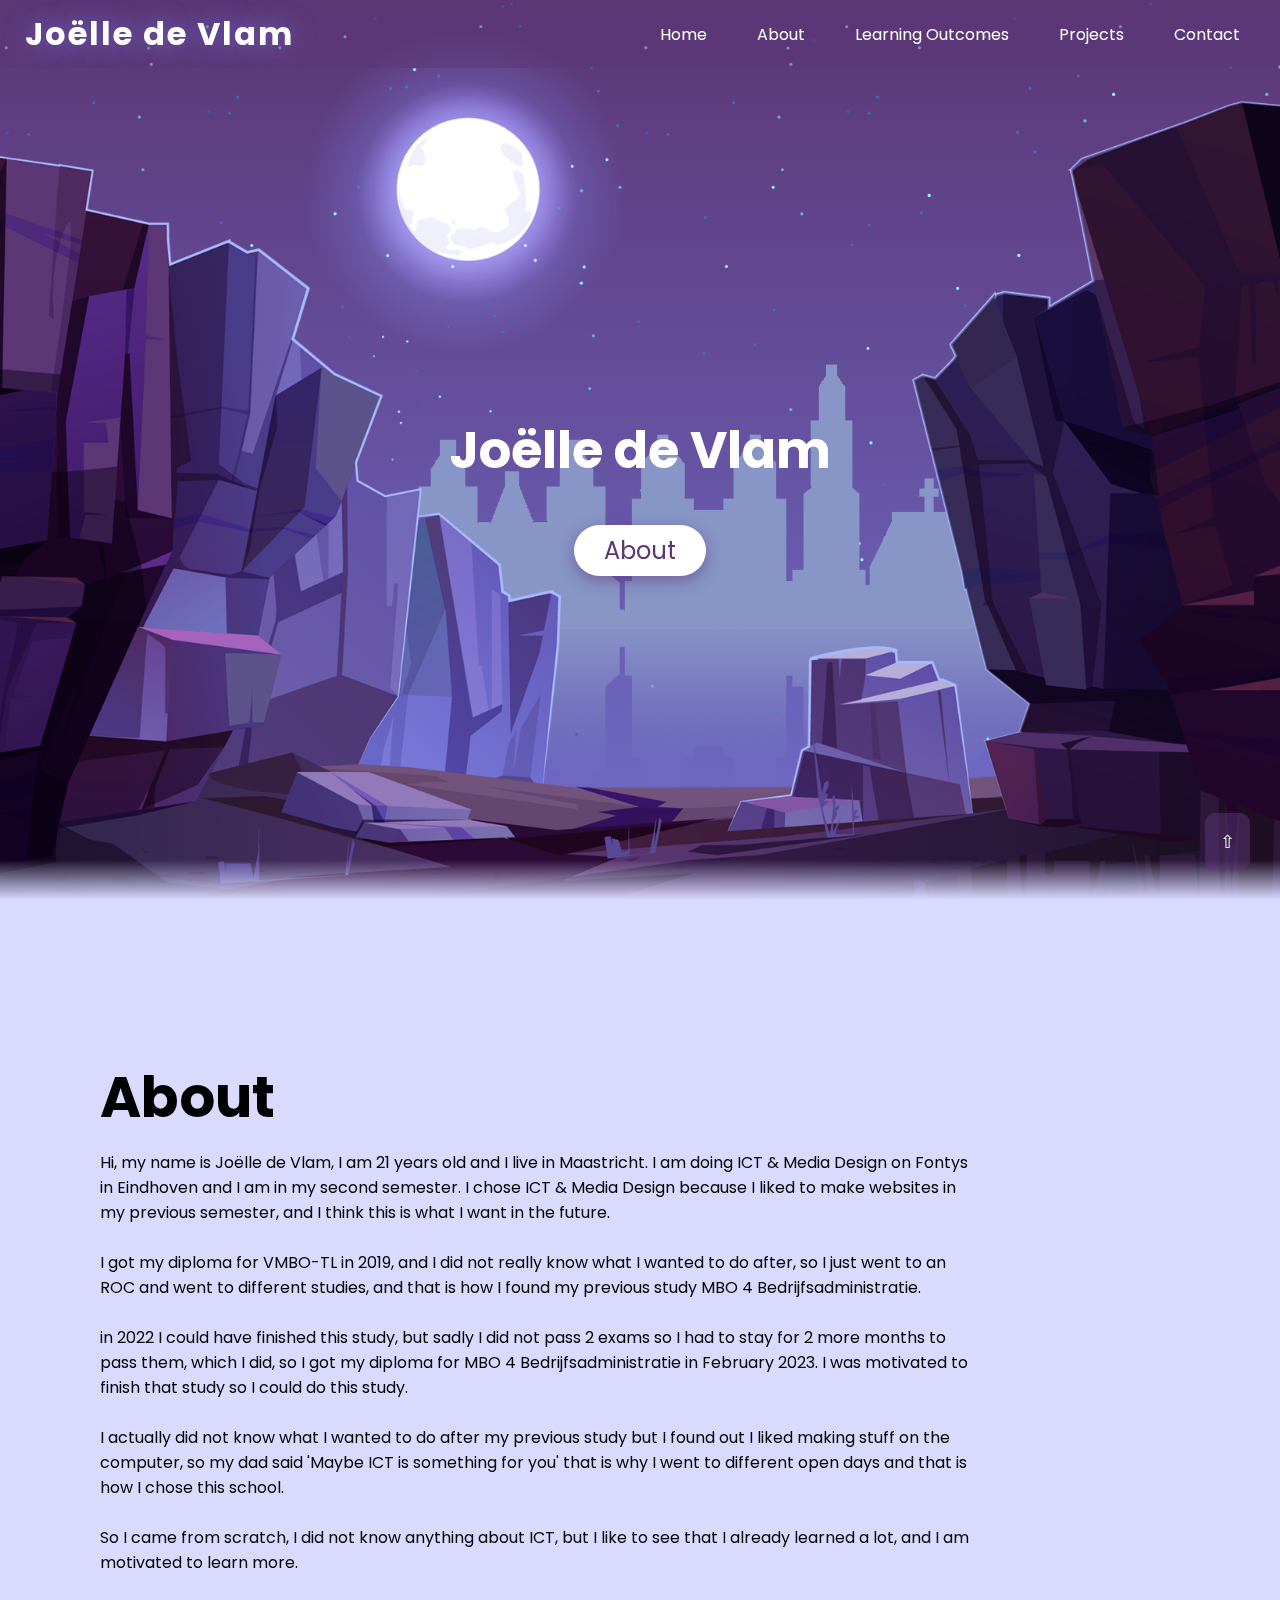
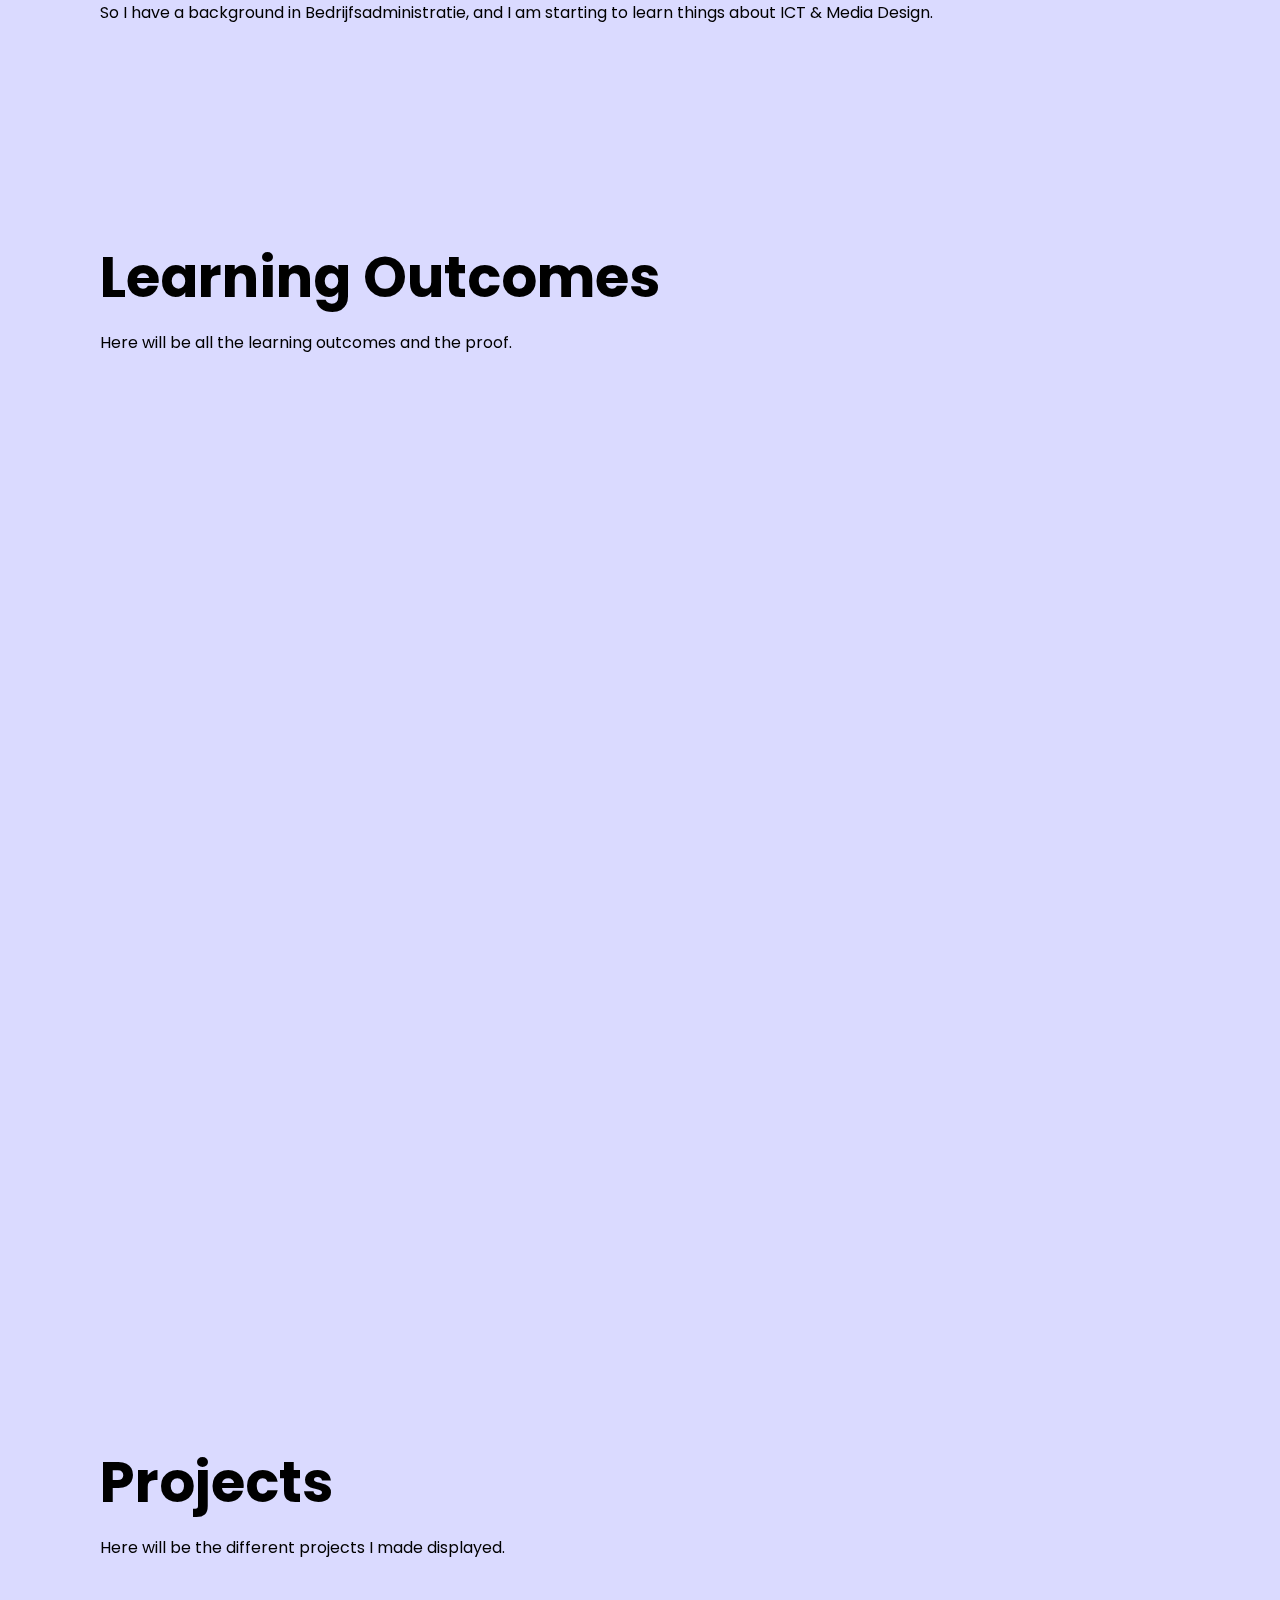
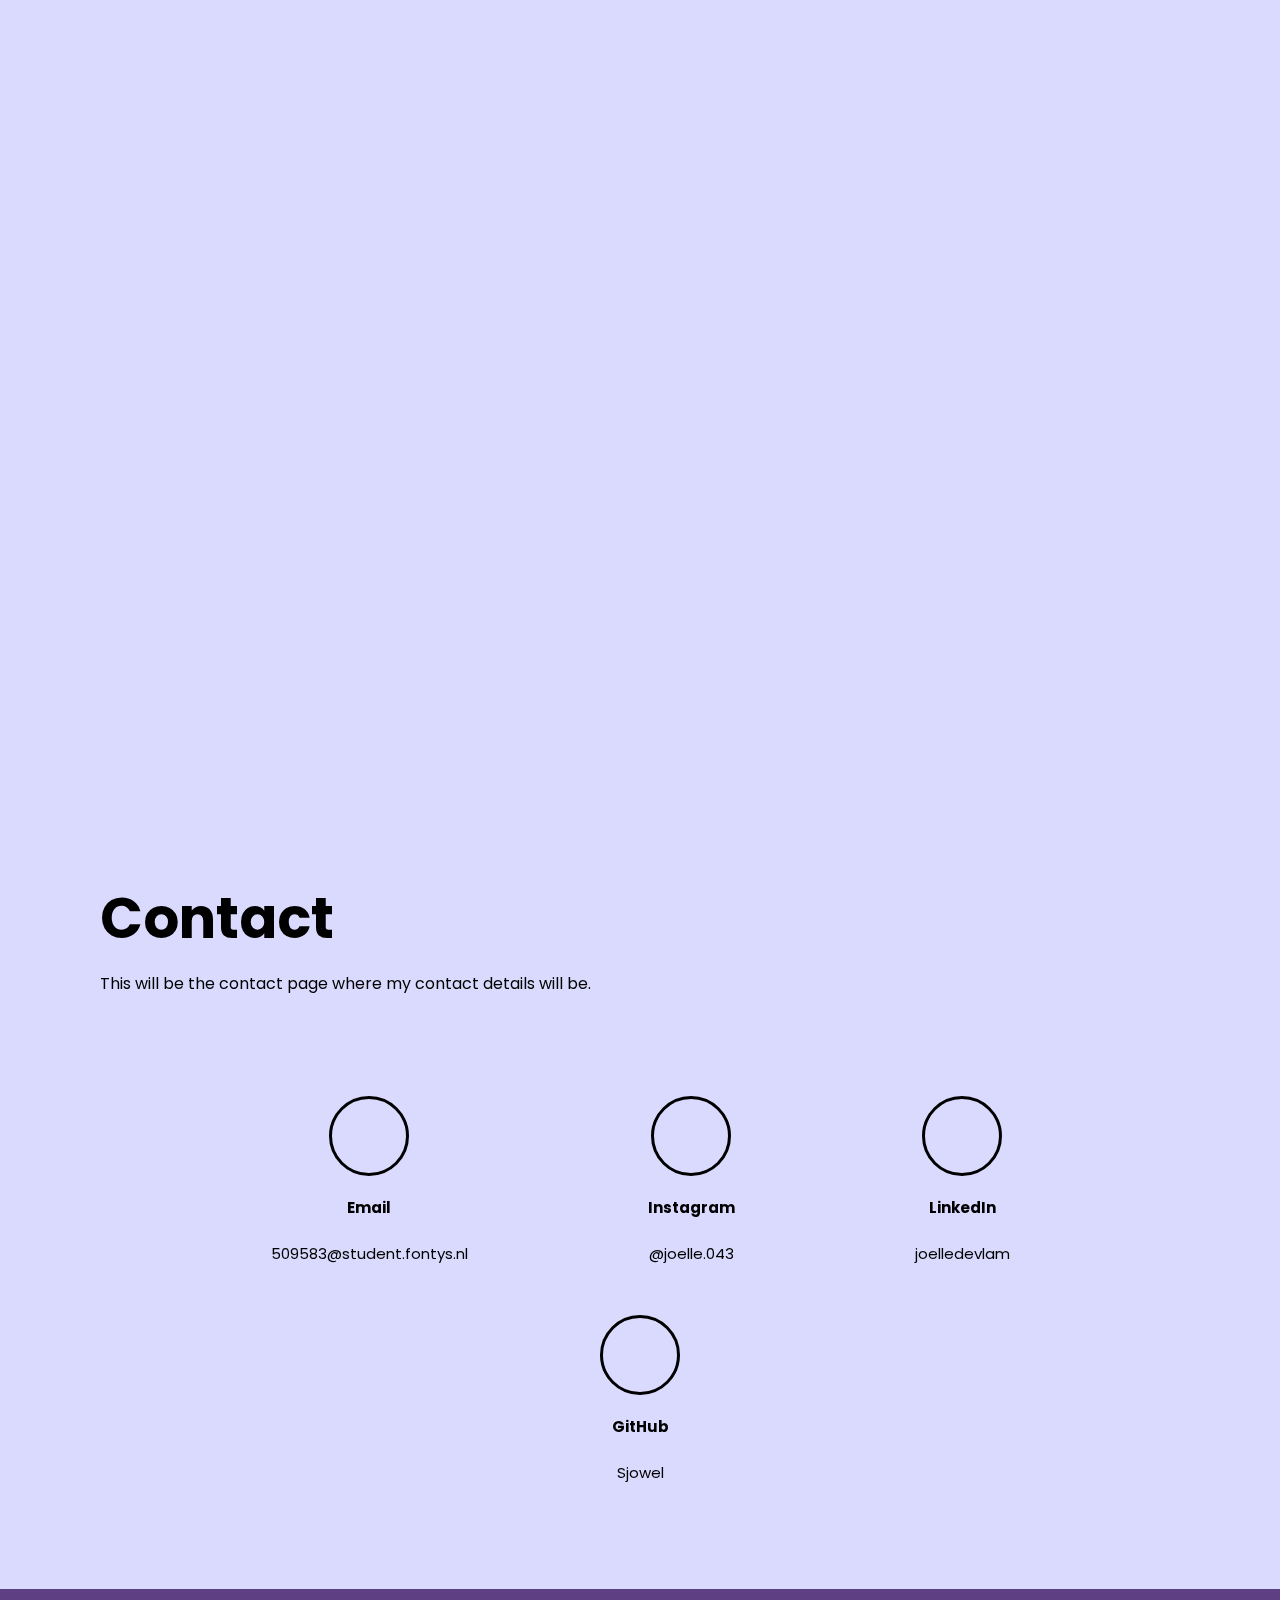
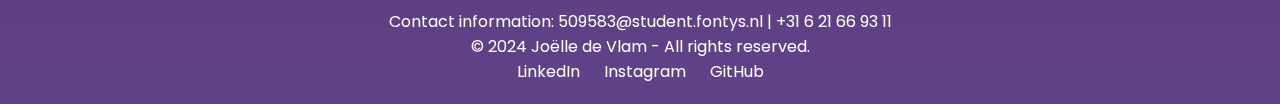
==== index.html @ afaff246 "@portfolio" ====
<!DOCTYPE html>
<html lang="en">

<head>
    <meta charset="UTF-8">
    <meta name="viewport" content="width=device-width, initial-scale=1.0">
    <title>Portfolio</title>
    <link rel="stylesheet" href="css/styles.css">
    <link rel="stylesheet" href="https://cdnjs.cloudflare.com/ajax/libs/font-awesome/6.5.1/css/all.min.css"
        integrity="sha512-DTOQO9RWCH3ppGqcWaEA1BIZOC6xxalwEsw9c2QQeAIftl+Vegovlnee1c9QX4TctnWMn13TZye+giMm8e2LwA=="
        crossorigin="anonymous" referrerpolicy="no-referrer" />
</head>

<body>
    <header>
        <a href="#" class="logo">Joëlle de Vlam</a>
        <ul>
            <li><a href="#">Home</a></li>
            <li><a href="#About">About</a></li>
            <li><a href="#LearningOutcomes">Learning Outcomes</a></li>
            <li><a href="#Projects">Projects</a></li>
            <li><a href="#Contact">Contact</a></li>
        </ul>
    </header>
    <section>
        <div id="Home"></div>
        <img src="images/stars.png" id="stars">
        <img src="images/moon.png" id="moon">
        <img src="images/concept8.png" id="skyline">
        <h2 id="text">Joëlle de Vlam</h2>
        <a href="#About" id="btn">About</a>
        <img src="images/mountains_front.png" id="mountains_front">
    </section>
    <div class="About" id="About">
        <h2> About</h2>
        <p> Hi, my name is Joëlle de Vlam, I am 21 years old and I live in Maastricht. I am doing ICT & Media Design on
            Fontys in Eindhoven and I am in my second semester. I chose ICT & Media Design because I liked to make
            websites in my previous semester, and I think this is what I want in the future.
            <br><br> I got my diploma for VMBO-TL in 2019, and I did not really know what I wanted to do after, so I
            just went to an ROC and went to different studies, and that is how I found my previous study MBO 4
            Bedrijfsadministratie.<br><br>
            in 2022 I could have finished this study, but sadly I did not pass 2 exams so I had to stay for 2 more
            months to pass them, which I did, so I got my diploma for MBO 4 Bedrijfsadministratie in February 2023. I
            was motivated to finish that study so I could do this study.<br><br>
            I actually did not know what I wanted to do after my previous study but I found out I liked making stuff on
            the computer, so my dad said 'Maybe ICT is something for you' that is why I went to different open days and
            that is how I chose this school.<br><br>
            So I came from scratch, I did not know anything about ICT, but I like to see that I already learned a lot,
            and I am motivated to learn more.<br><br>
            So I have a background in Bedrijfsadministratie, and I am starting to learn things about ICT & Media Design.
        </p>
    </div>
    </div>
    </div>


    <div class="About" id="LearningOutcomes">
        <h2>Learning Outcomes</h2>
        <p>Here will be all the learning outcomes and the proof.<br><br><br></p>

        <div class="outcomes-wrapper">
            <a href="outcome1.html" class="outcome-link">
                <div class="outcome-container" id="outcome1">
                    <h3>1. Interactive Media Products</h3>
                </div>
            </a>

            <a href="outcome2.html" class="outcome-link">
                <div class="outcome-container" id="outcome2">
                    <h3>2. Development and Version Control</h3>
                </div>
            </a>

            <a href="outcome3.html" class="outcome-link">
                <div class="outcome-container" id="outcome3">
                    <h3>3. Interactive Design</h3>
                </div>
            </a>

            <a href="outcome4.html" class="outcome-link">
                <div class="outcome-container" id="outcome4">
                    <h3>4. Professional Standard</h3>
                </div>
            </a>

            <a href="outcome5.html" class="outcome-link">
                <div class="outcome-container" id="outcome5">
                    <h3>5. Personal Leadership</h3>
                </div>
            </a>
        </div>
    </div>

    <div class="About" id="Projects">
        <h2> Projects</h2>
        <P> Here will be the different projects I made displayed.<br><br><br></P>

        <div class="outcomes-wrapper">
            <a href="project1.html" class="outcome-link">
                <div class="outcome-container" id="project1">
                    <h3>Project 1: Branding</h3>
                </div>
            </a>

            <a href="project2.html" class="outcome-link">
                <div class="outcome-container" id="project2">
                    <h3>Project 2: Media Campaign</h3>
                </div>
            </a>

            <a href="project3.html" class="outcome-link">
                <div class="outcome-container" id="project3">
                    <h3>Project 3: Development</h3>
                </div>
            </a>

            <a href="projectx.html" class="outcome-link">
                <div class="outcome-container" id="projectx">
                    <h3>Project X</h3>
                </div>
            </a>
        </div>
    </div>


    <div class="About" id="Contact">
        <h2>Contact</h2>
        <p>This will be the contact page where my contact details will be. <br><br><br><br><br></p>
        <div class="icons">
            <div class="icon-container">
                <a href="mailto:509583@student.fontys.nl">
                    <span><i class="fa-regular fa-envelope fa-2x"></i></span>
                </a>
                <div class="icon-text"><strong>Email</strong><br><br><a href="mailto:509583@student.fontys.nl">509583@student.fontys.nl</a></div>
            </div>
            <div class="icon-container">
                <a href="https://instagram.com/joelle.043" target="_blank">
                    <span><i class="fa-brands fa-instagram fa-2x"></i></span>
                </a>
                <div class="icon-text"><strong>Instagram</strong><br><br><a href="https://instagram.com/joelle.043" target="_blank">@joelle.043</a></div>
            </div>
            <div class="icon-container">
                <a href="https://www.linkedin.com/in/joëlle-de-vlam-989845303/" target="_blank">
                <span><i class="fa-brands fa-linkedin fa-2x"></i></span>
                </a>
                <div class="icon-text"><strong>LinkedIn</strong><br><br><a href="https://www.linkedin.com/in/joëlle-de-vlam-989845303/" target="_blank">joelledevlam</a></div>
            </div>
            <div class="icon-container">
                <a href="tel:+31621669311">
                <span><i class="fa-brands fa-github fa-2x"></i></span>
                </a>
                <div class="icon-text"><strong>GitHub</strong><br><br><a href="https://github.com/Sjowel" target="_blank">Sjowel</a></div>
            </div>
        </div>
    </div>


    <a href="#" id="scrollToTopButton" title="Naar Boven">&#8679;</a>
    <script src="js/scripts.js"></script>
    <footer>
        <div class="footer-content">
          <p>Contact information: 509583@student.fontys.nl | +31 6 21 66 93 11</p>
          <p>© 2024 Joëlle de Vlam - All rights reserved.</p>
          <ul class="social-media">
            <li><a href="https://www.linkedin.com/in/joëlle-de-vlam-989845303/" target="_blank">LinkedIn</a></li>
            <li><a href="https://instagram.com/joelle.043" target="_blank">Instagram</a></li>
            <li><a href="https://github.com/Sjowel" target="_blank">GitHub</a></div>
            </div></li>
          </ul>
        </div>
      </footer>
</body>

</html>
---- css/styles.css ----
@import url('https://fonts.googleapis.com/css?family=Poppins:300,400,500,600,700,800,900&display=swap');
* {
    margin: 0;
    padding: 0;
    box-sizing: border-box;
    font-family: 'Poppins', sans-serif;
    scroll-behavior: smooth;
}

body {
    min-height: 100vh;
    background: linear-gradient(#5c3675, #706FCE);
    width: 100%;
    height: 400px;
}

header {
    position: fixed;
    top: 0;
    left: 0;
    width: 100%;
    padding: 10px 25px;
    display: flex;
    justify-content: space-between;
    align-items: center;
    z-index: 10000;
    background: rgba(92, 54, 117, 0.5);
}

header .logo {
    color: #fff;
    font-weight: 700;
    text-decoration: none;
    font-size: 2em;
    letter-spacing: 2px;
    text-shadow: 0 0 25px #706FCE;
}

header ul {
    display: flex;
    justify-content: center;
    align-items: center;
}

header ul li {
    list-style: none;
    margin-left: 20px;
}

header ul li a {
    text-decoration: none;
    padding: 6px 15px;
    color: #fff;
    border-radius: 25px;
}

header ul li a:hover {
background: #fff;
color: #5c3675;
transition: 0.3s ease-in-out;
box-shadow: 0 0 25px #706FCE;
}

section {
    position: relative;
    width: 100%;
    height: 100vh;
    padding: 100px;
    display: flex;
    justify-content: center;
    align-items: center;
    overflow: hidden;
}

section::before {
    content: '';
    position: absolute;
    bottom: 0;
    width: 100%;
    height: 100px;
    background: linear-gradient(to top, #dadaff , transparent 40% );
    z-index: 1000;
}

section img {
    position: absolute;
    top: 0;
    left: 0;
    width: 100%;
    height: 100%;
    object-fit: cover;
    pointer-events: none;
}

section img#moon {
    mix-blend-mode: screen;
    padding-right: 350px;
}

section img#mountains_front {
    z-index: 10;
}

section img#skyline {
    width: 150%;
    padding-top: 200px;
}

#text {
    position: absolute;
    color: #fff;
    white-space: nowrap;
    font-size: 4vw;
    z-index: 9;
}

#btn {
    text-decoration: none;
    padding: 8px 30px;
    border-radius: 40px;
    background: #fff;
    color: #5c3675;
    font-size: 1.5em;
    z-index: 9;
    transform: translateY(100px);
    box-shadow: 0 5px 15px rgba(92, 54, 117, 0.5);
}

#btn:hover {
transition: 0.3s ease-in-out;
box-shadow: 0 0 25px #706FCE;
}

.About {

    flex-wrap: wrap;
    justify-content: space-around; 
    align-items: flex-start; 
    gap: 20px; 
    background: #dadaff;
    flex-direction: column; 
    padding: 55px 100px; 
}

.About h2 {
    font-size: 3.5em;
    margin-top: 100px;
    margin-bottom: 10px;
    color: #000;
}

.About h3 {
    cursor: pointer; /* indicate that it is clickable */
}

.About p {
    flex-grow: 1;
    margin-right: 200px;
    font-size: 1em;
    color: #000;
}

.outcome-container {
    display: flex;
    flex-direction: column; 
    align-items: center; 
    justify-content: space-around; 
    padding: 50px;
    margin-bottom: 20px; 
    background-color: rgba(235, 235, 250, 0.8); 
    border-radius: 15px; 
    box-shadow: 0 1px 15px rgba(0, 0, 0, 0.3); 
    width: calc(50% - 40px); 
    min-width: 600px;
    overflow: hidden;
    position: relative;
}
  
.outcomes-wrapper {
    display: flex;
    flex-wrap: wrap;
    width: 100%; 
    gap: 20px; 
}

.outcome-link, .outcome-link h3 {
    color: black;
    text-decoration: none;
}

.outcome-container:hover {
    box-shadow: 0 5px 15px rgba(92, 54, 117, 1);
    transition: box-shadow 0.3s ease-in-out;
}

.outcome-link {
    display: block;
    text-decoration: none;
}


.outcome-link, .outcome-link h3 {
    color: black; 
    text-decoration: none; 
}


.outcome-container:hover {
    box-shadow: 0 5px 15px rgba(92, 54, 117, 0.5); 
    transition: box-shadow 0.3s ease-in-out; 
}


.outcome-link {
    display: block; 
    text-decoration: none; 
}

#scrollToTopButton {
    position: fixed;
    bottom: 30px;
    right: 30px;
    z-index: 100000;
    border: none;
    outline: none;
    background: rgba(92, 54, 117, 0.5);
    color: #fff;
    cursor: pointer;
    padding: 15px;
    border-radius: 10px;
    font-size: 18px;
}

#scrollToTopButton:hover {
    background: rgba(92, 54, 117, 0.5);
    transition: 0.3s ease-in-out;
    box-shadow: 0 5px 20px rgba(92, 54, 117, 0.5);
}

.icon-container {
    display: flex; 
    flex-direction: column; 
    align-items: center;
    margin: 0 90px; 
}

.icons span {
    display: flex; 
    justify-content: center; 
    align-items: center; 
    width: 80px; 
    height: 80px;
    border: 3px solid #000; 
    border-radius: 50%; 
}

.icons span:hover {
    box-shadow: 0 5px 20px rgba(92, 54, 117, 0.5),
     inset 0 5px 15px rgba(92, 54, 117, 0.5);
    transition: ease-in-out 0.3s;
}


.icons {
    display: flex;
    justify-content: center; 
    align-items: center; 
    flex-wrap: wrap; 
}

.icon-text {
    margin-top: 20px; 
    text-align: center; 
    font-size: 15px; 
    padding-bottom: 50px;
}

.icon-container a, .icon-container a i {
    color: black; 
    text-decoration: none; 
}

@keyframes slideIn {
    from {
      transform: translateX(-100%);
      opacity: 0;
    }
    to {
      transform: translateX(0);
      opacity: 1;
    }
  }
  
  .outcome-link {
      opacity: 0; 
      transform: translateX(-100%); 
  }
  
  .visible {
      animation: slideIn 0.5s forwards;
  }

footer {
    background: rgba(92, 54, 117, 0.5);
  color: white;
  text-align: center;
  padding: 20px 0;
}

.footer-content {
  max-width: 1200px;
  margin: 0 auto;
  padding: 0 20px;
}

.social-media {
  list-style: none;
  padding: 0;
}

.social-media li {
  display: inline;
  margin: 0 10px;
}

.social-media a {
  color: white;
  text-decoration: none;
}

a {
    text-decoration: none;
    color: #706FCE
}
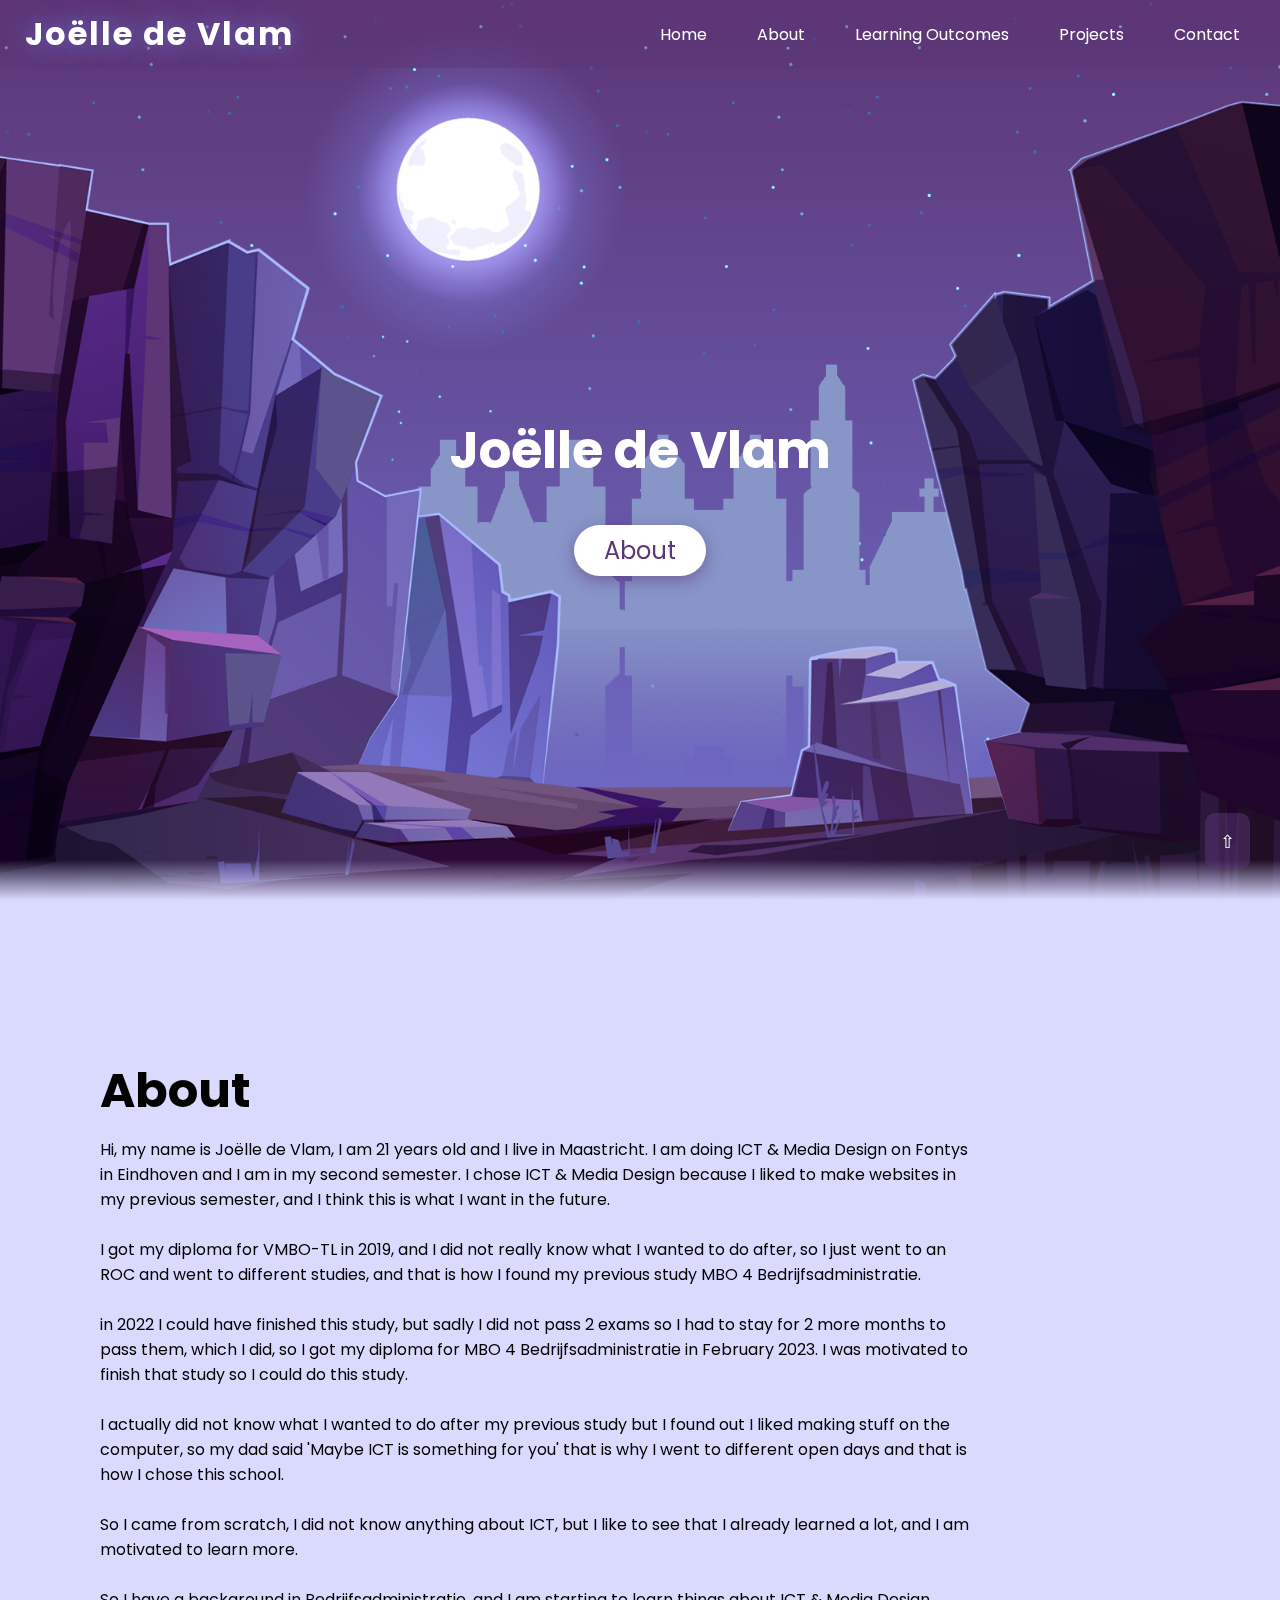
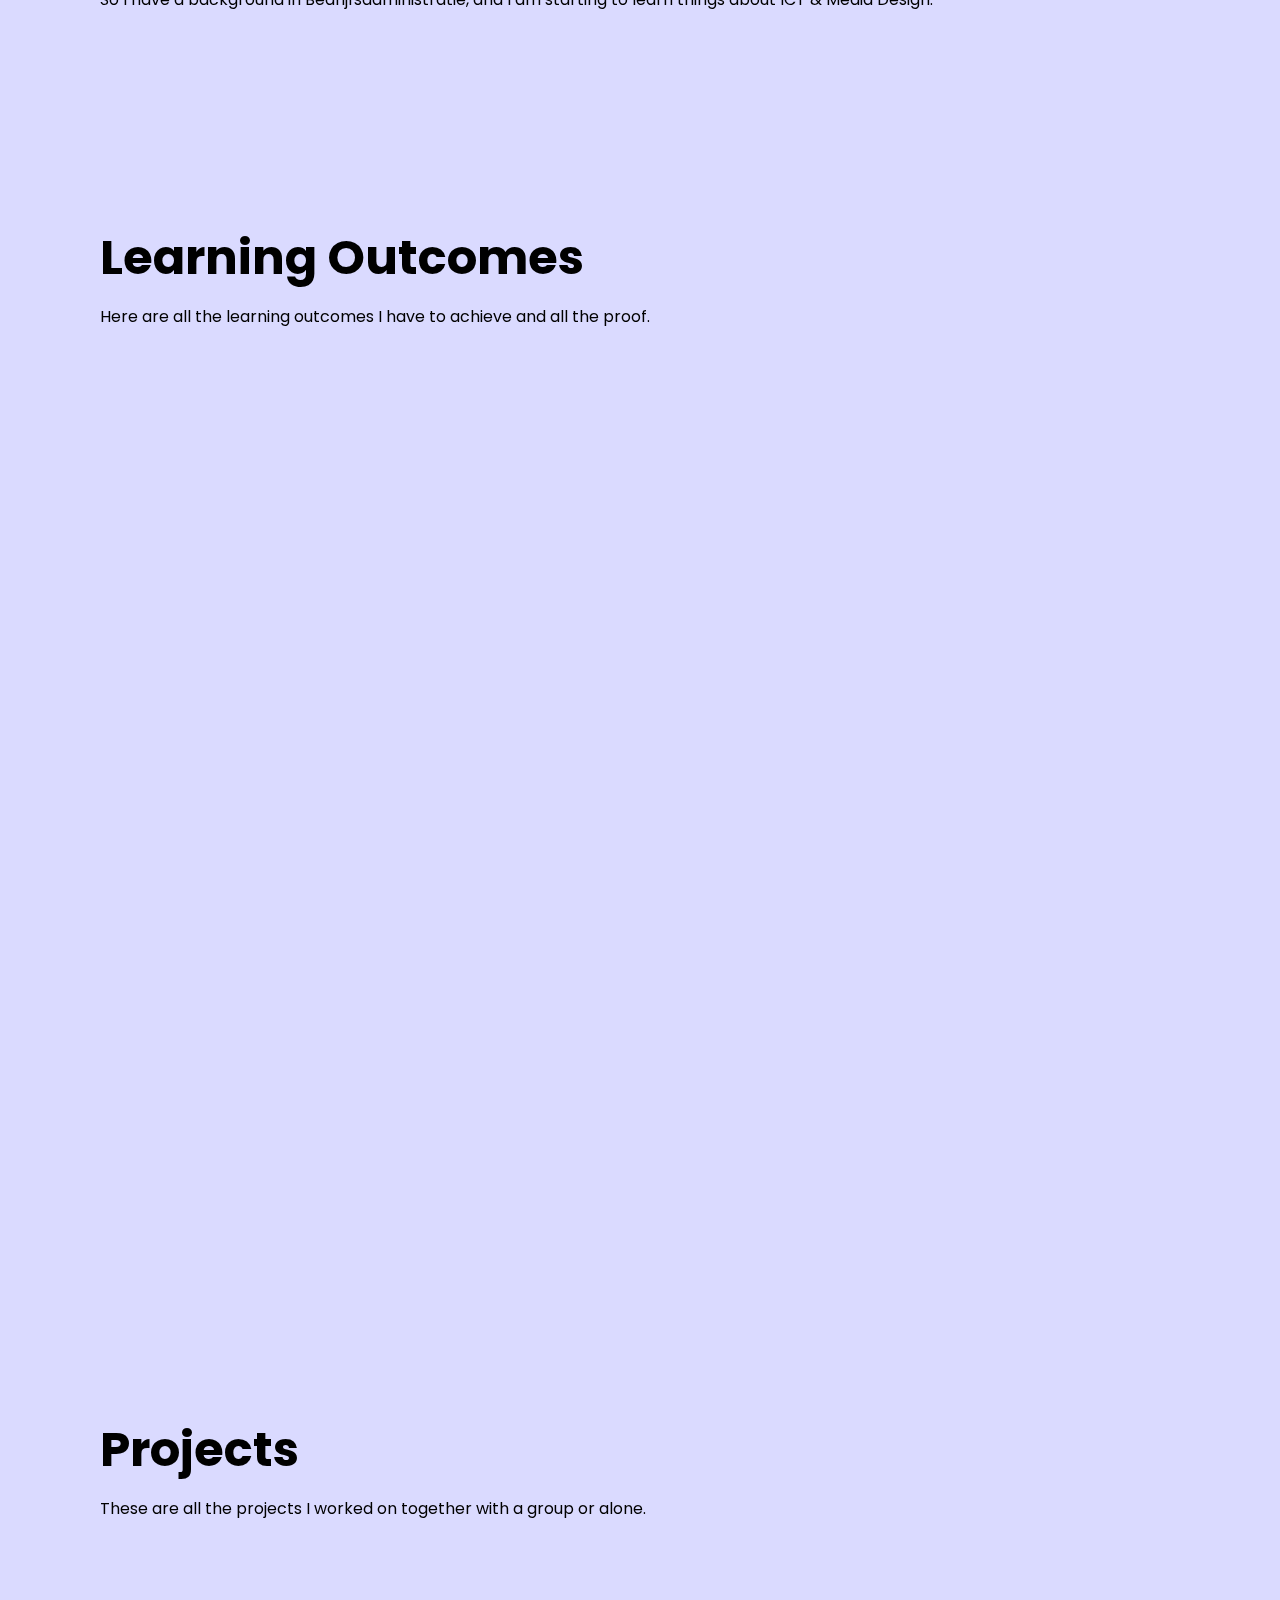
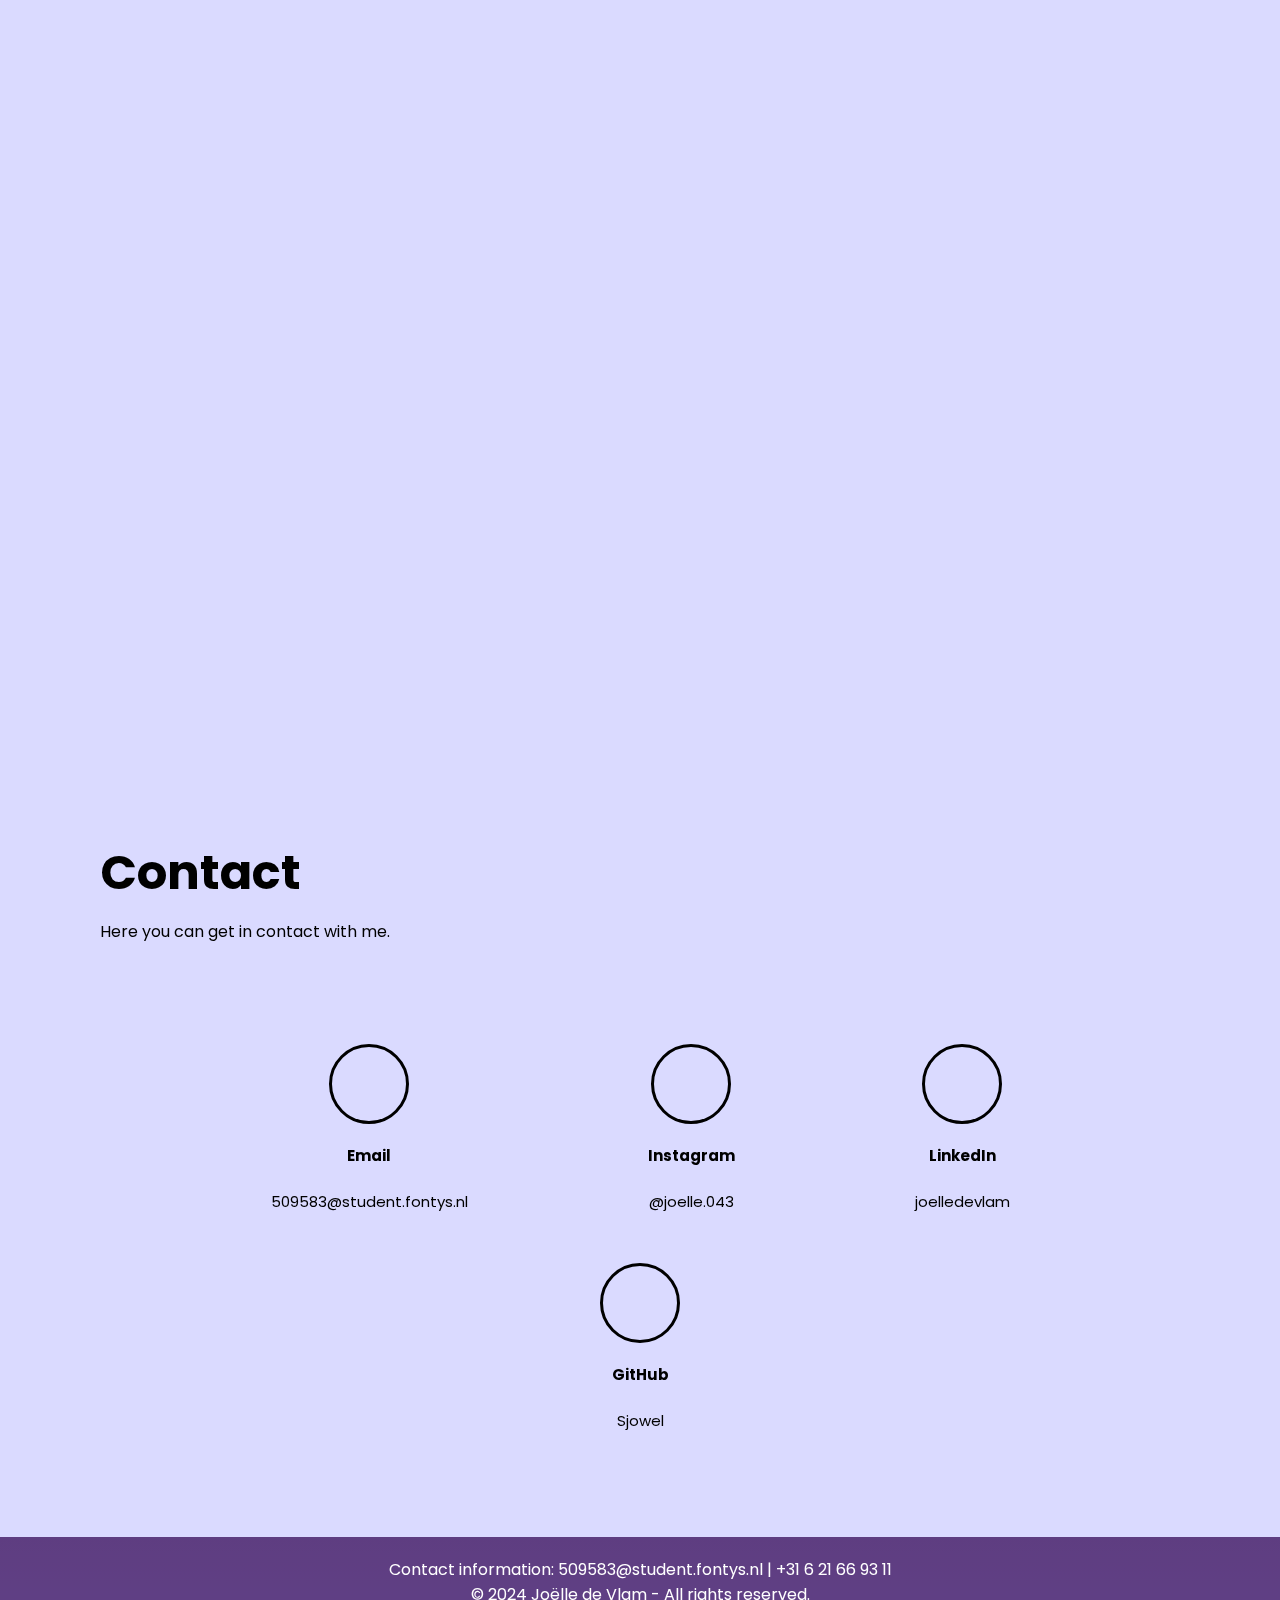
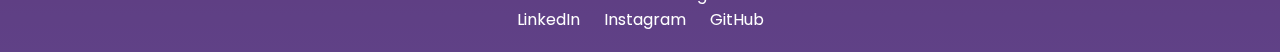
==== commit caf09a65: "added information in learning outcomes" ====
--- a/index.html
+++ b/index.html
@@ -56,7 +56,7 @@
 
     <div class="About" id="LearningOutcomes">
         <h2>Learning Outcomes</h2>
-        <p>Here will be all the learning outcomes and the proof.<br><br><br></p>
+        <p>Here are all the learning outcomes I have to achieve and all the proof.<br><br><br></p>
 
         <div class="outcomes-wrapper">
             <a href="outcome1.html" class="outcome-link">
@@ -73,7 +73,7 @@
 
             <a href="outcome3.html" class="outcome-link">
                 <div class="outcome-container" id="outcome3">
-                    <h3>3. Interactive Design</h3>
+                    <h3>3. Iterative Design</h3>
                 </div>
             </a>
 
@@ -93,7 +93,7 @@
 
     <div class="About" id="Projects">
         <h2> Projects</h2>
-        <P> Here will be the different projects I made displayed.<br><br><br></P>
+        <P> These are all the projects I worked on together with a group or alone.<br><br><br></P>
 
         <div class="outcomes-wrapper">
             <a href="project1.html" class="outcome-link">
@@ -125,7 +125,7 @@
 
     <div class="About" id="Contact">
         <h2>Contact</h2>
-        <p>This will be the contact page where my contact details will be. <br><br><br><br><br></p>
+        <p>Here you can get in contact with me. <br><br><br><br><br></p>
         <div class="icons">
             <div class="icon-container">
                 <a href="mailto:509583@student.fontys.nl">
--- a/css/styles.css
+++ b/css/styles.css
@@ -140,17 +140,14 @@
     background: #dadaff;
     flex-direction: column; 
     padding: 55px 100px; 
+    cursor: default;
 }
 
 .About h2 {
-    font-size: 3.5em;
+    font-size: 3em;
     margin-top: 100px;
     margin-bottom: 10px;
     color: #000;
-}
-
-.About h3 {
-    cursor: pointer; /* indicate that it is clickable */
 }
 
 .About p {
@@ -159,6 +156,7 @@
     font-size: 1em;
     color: #000;
 }
+
 
 .outcome-container {
     display: flex;
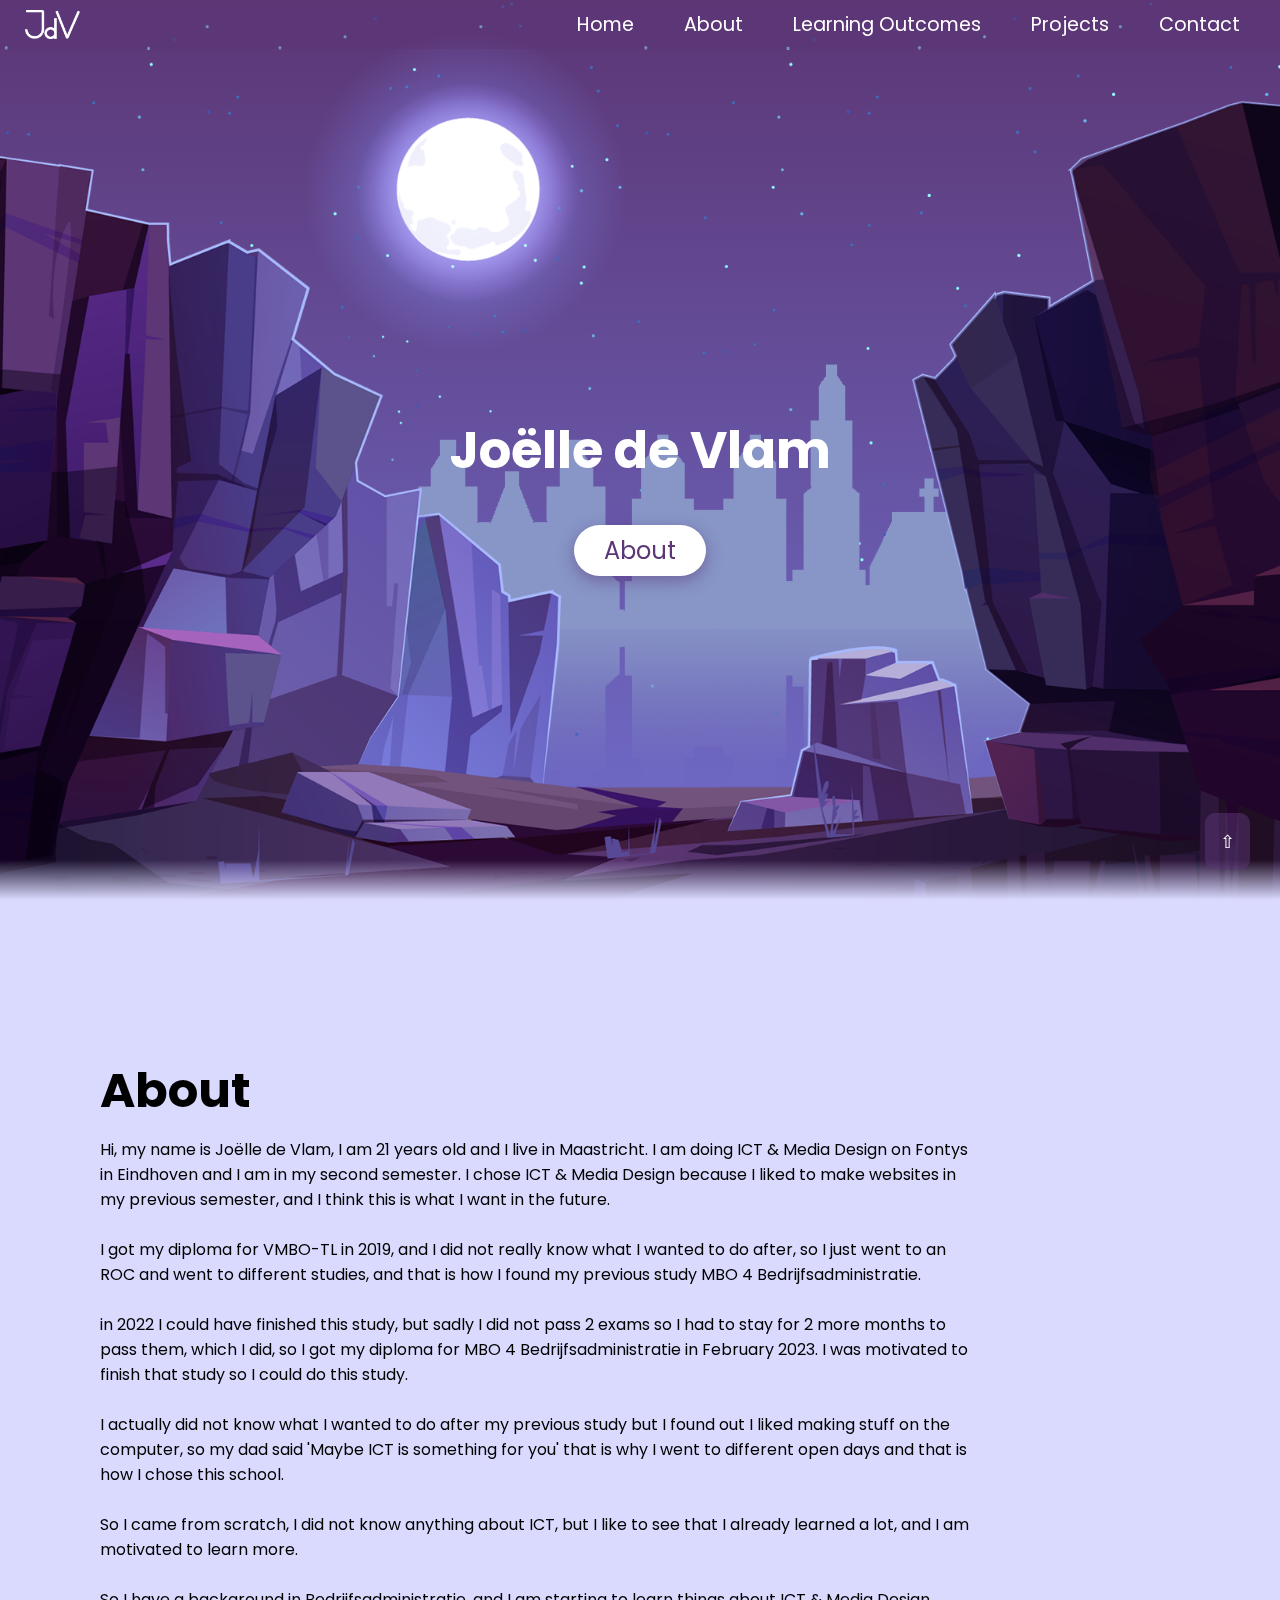
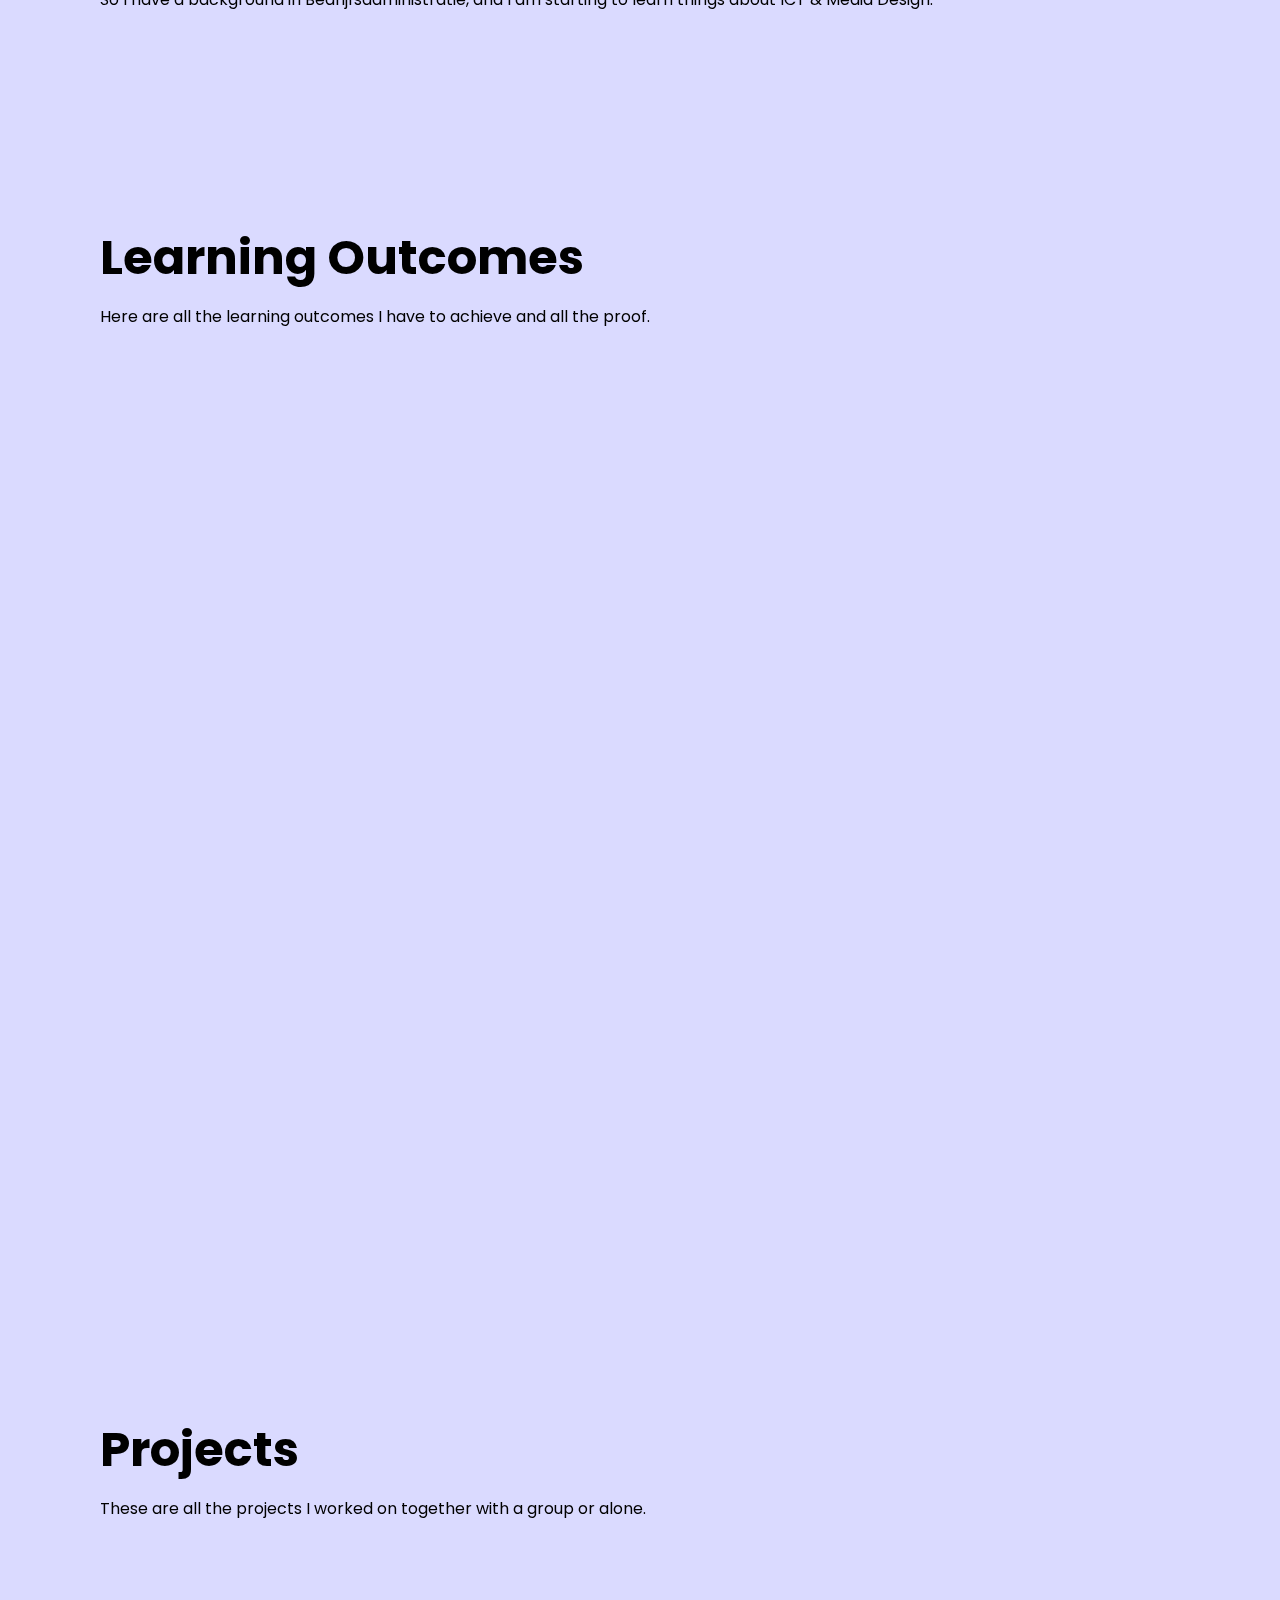
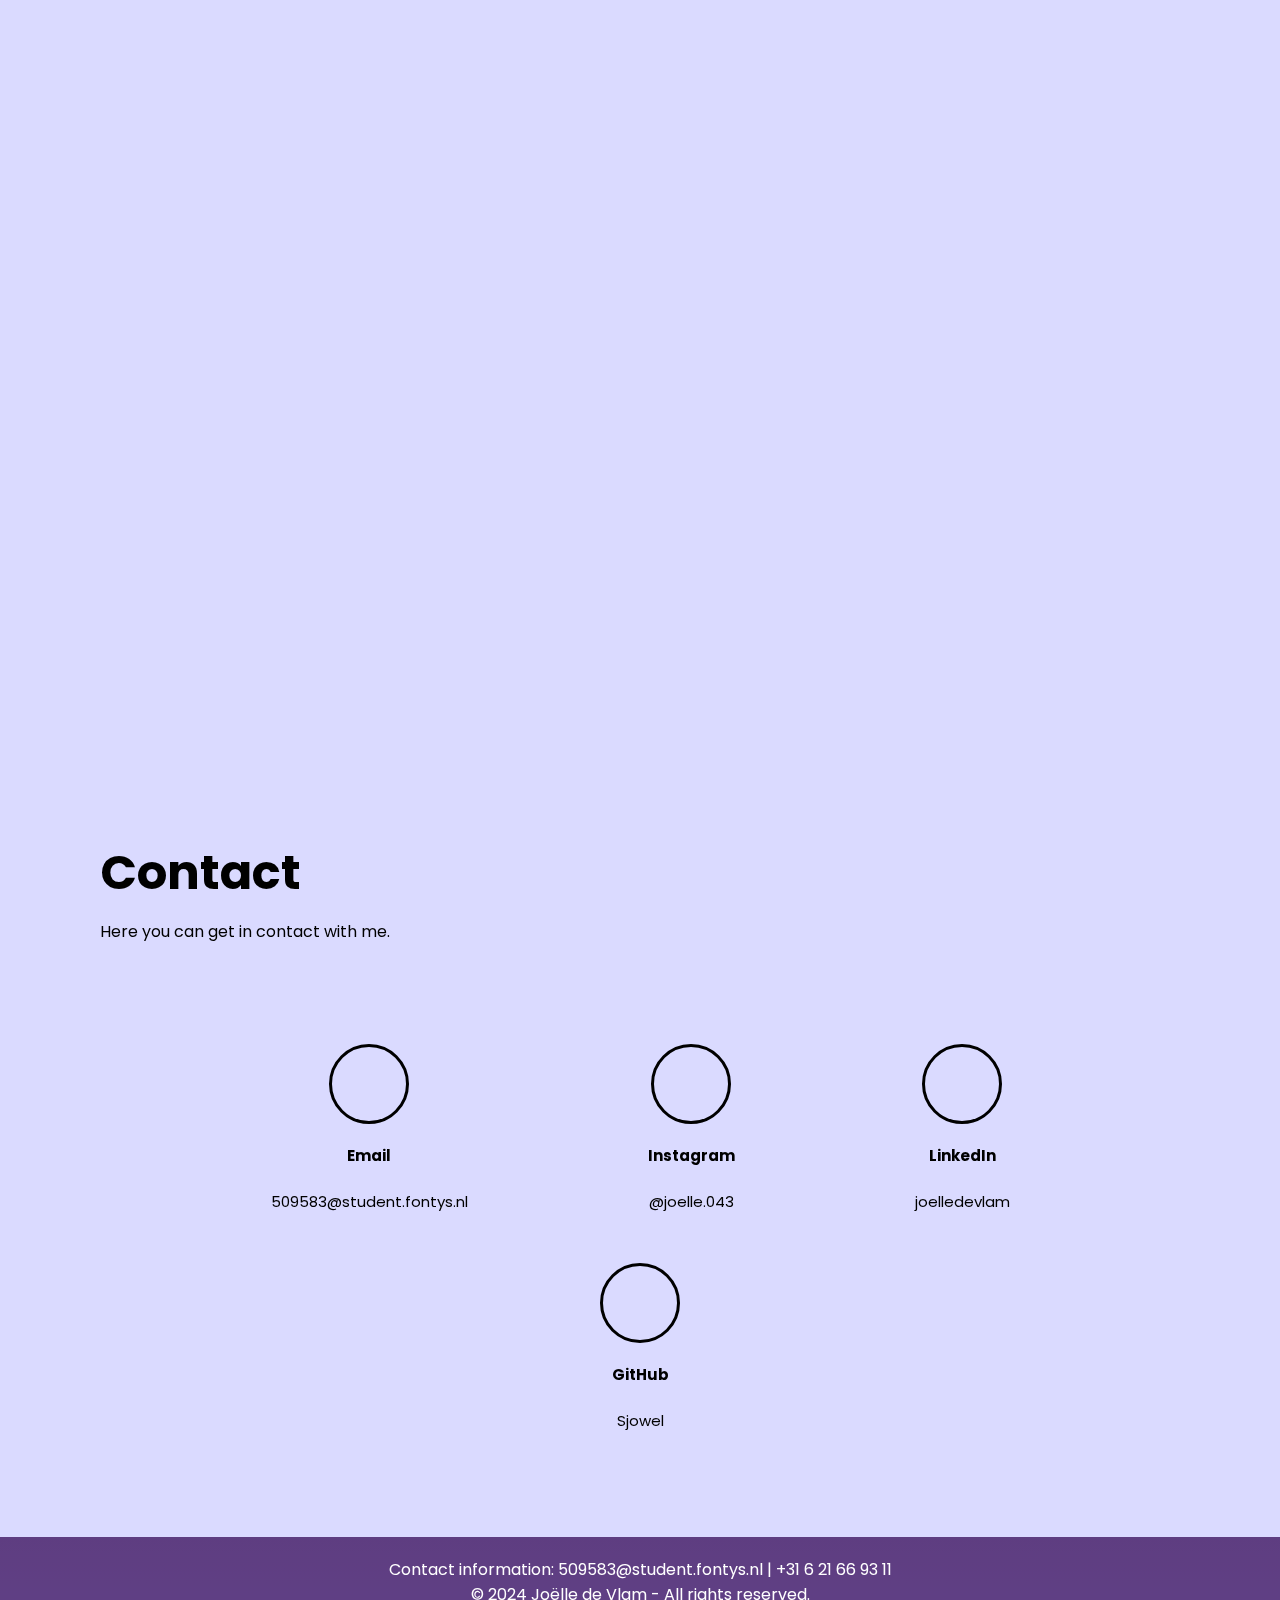
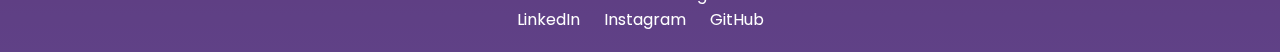
==== commit dcb1dde3: "Changed some learning outcomes and made/put a logo in the header and taskbar." ====
--- a/index.html
+++ b/index.html
@@ -9,11 +9,14 @@
     <link rel="stylesheet" href="https://cdnjs.cloudflare.com/ajax/libs/font-awesome/6.5.1/css/all.min.css"
         integrity="sha512-DTOQO9RWCH3ppGqcWaEA1BIZOC6xxalwEsw9c2QQeAIftl+Vegovlnee1c9QX4TctnWMn13TZye+giMm8e2LwA=="
         crossorigin="anonymous" referrerpolicy="no-referrer" />
+        <link rel="icon" href="images/LogoIcoon4.png" type="image/png">
 </head>
 
 <body>
     <header>
-        <a href="#" class="logo">Joëlle de Vlam</a>
+        <a href="#" class="logo">
+            <img src="images/NaamLogo5.png" alt="Joëlle de Vlam Logo">
+        </a>
         <ul>
             <li><a href="#">Home</a></li>
             <li><a href="#About">About</a></li>
--- a/css/styles.css
+++ b/css/styles.css
@@ -16,6 +16,7 @@
 
 header {
     position: fixed;
+    font-size: 1.2em;
     top: 0;
     left: 0;
     width: 100%;
@@ -25,15 +26,6 @@
     align-items: center;
     z-index: 10000;
     background: rgba(92, 54, 117, 0.5);
-}
-
-header .logo {
-    color: #fff;
-    font-weight: 700;
-    text-decoration: none;
-    font-size: 2em;
-    letter-spacing: 2px;
-    text-shadow: 0 0 25px #706FCE;
 }
 
 header ul {
@@ -61,6 +53,12 @@
 box-shadow: 0 0 25px #706FCE;
 }
 
+.logo img {
+    width: 55px;
+    height: auto;
+    display: block;
+    
+}
 section {
     position: relative;
     width: 100%;
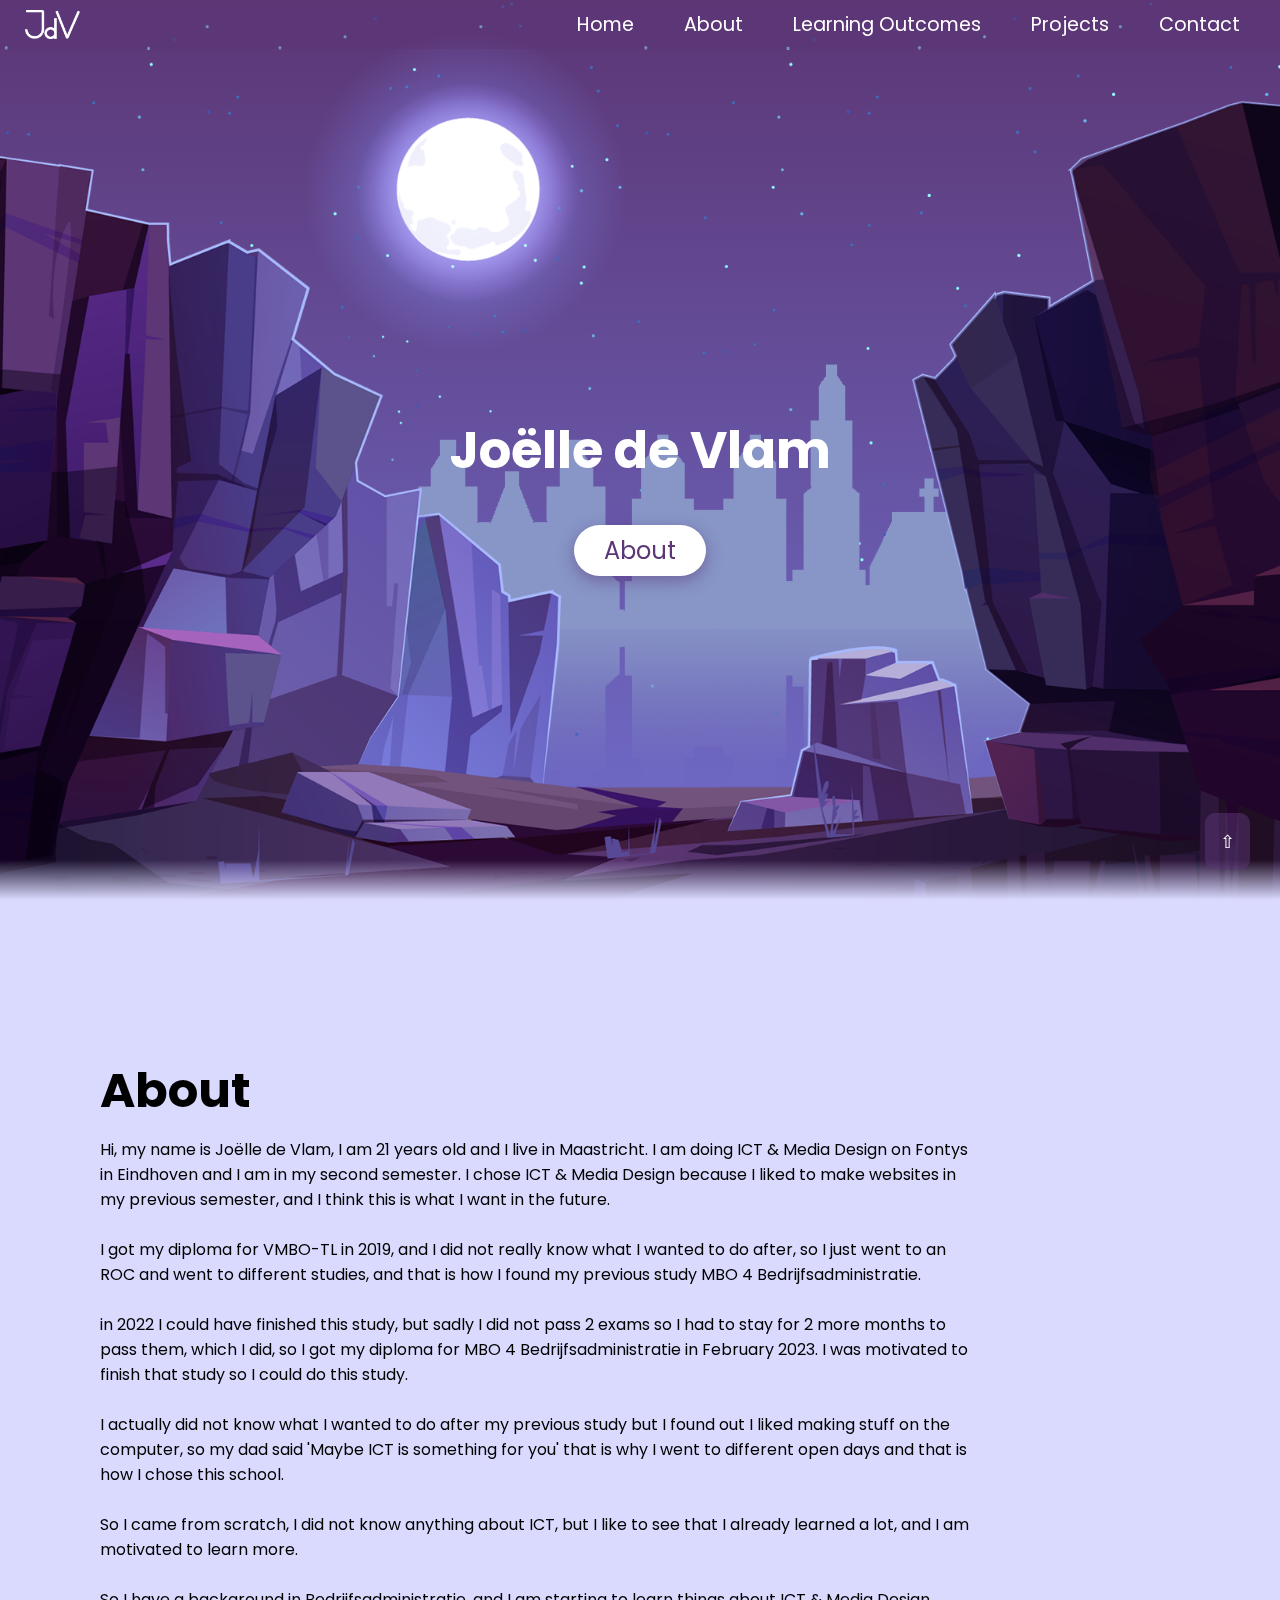
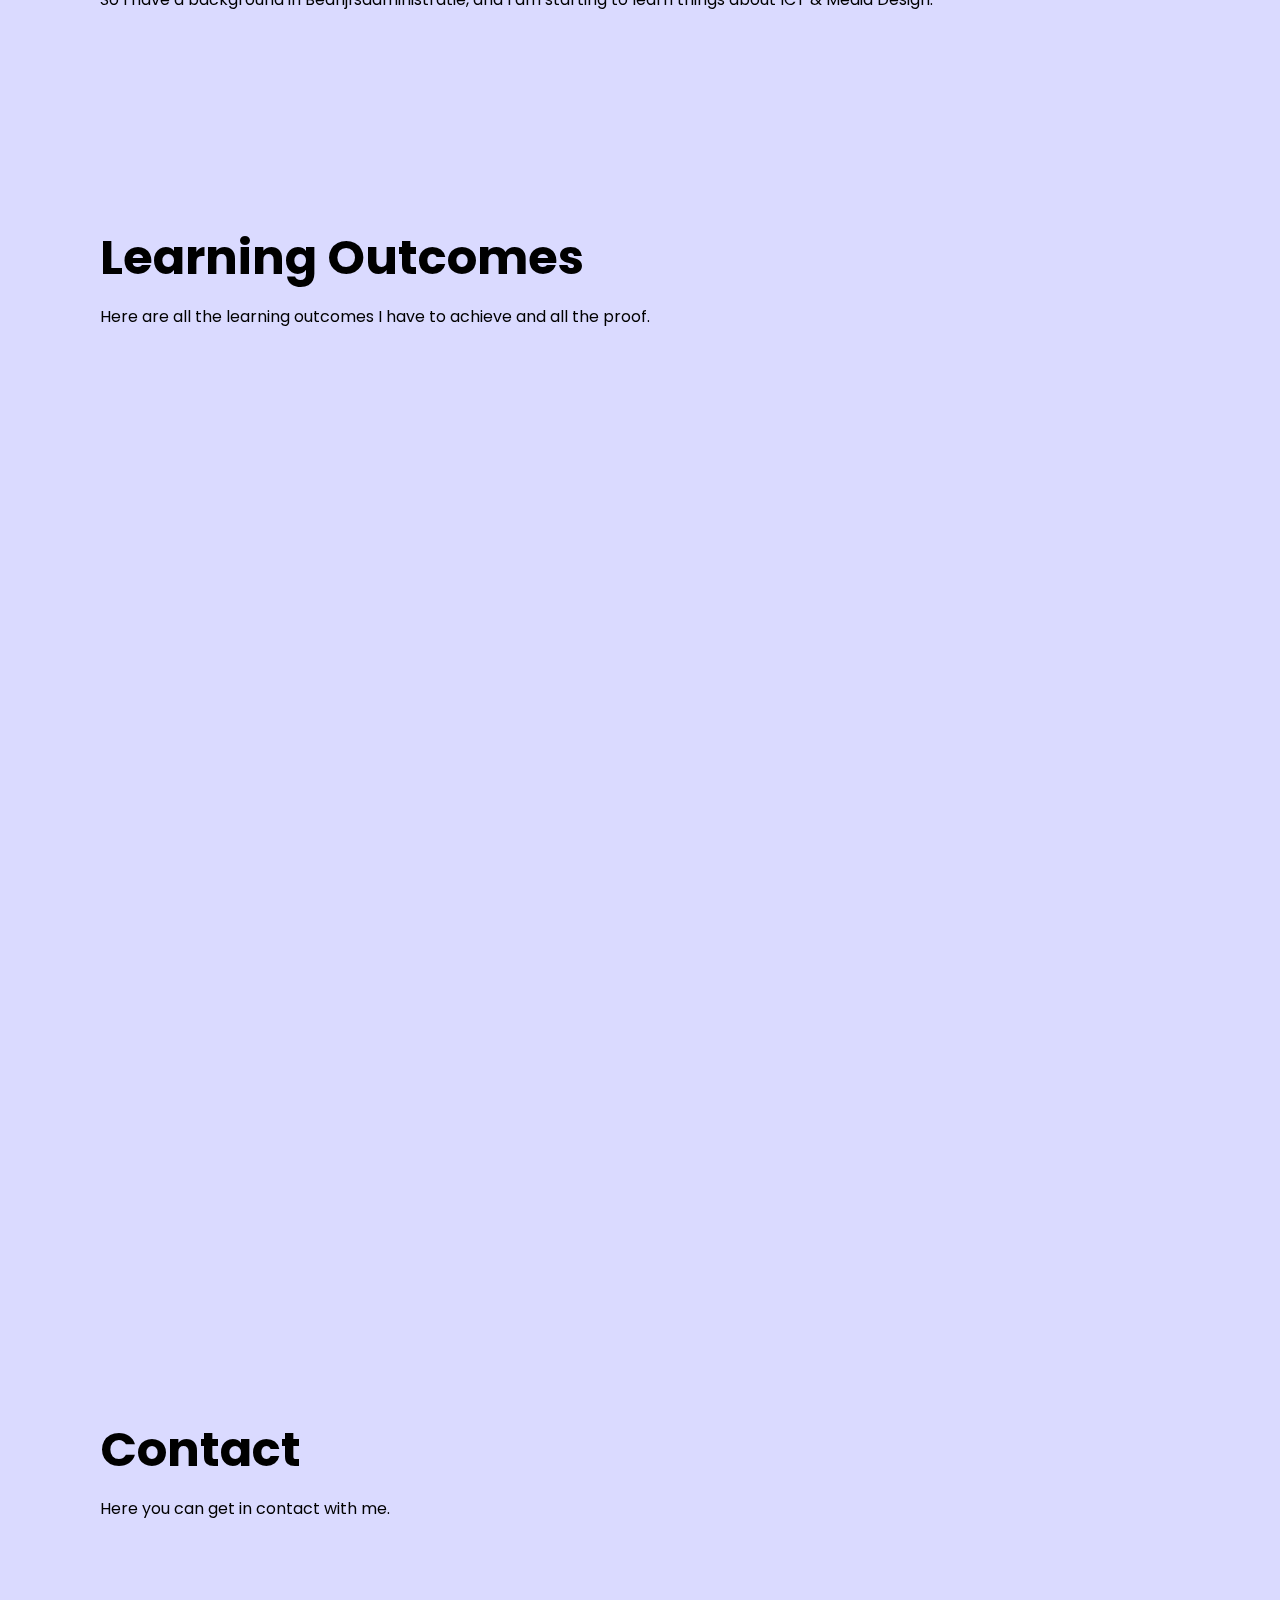
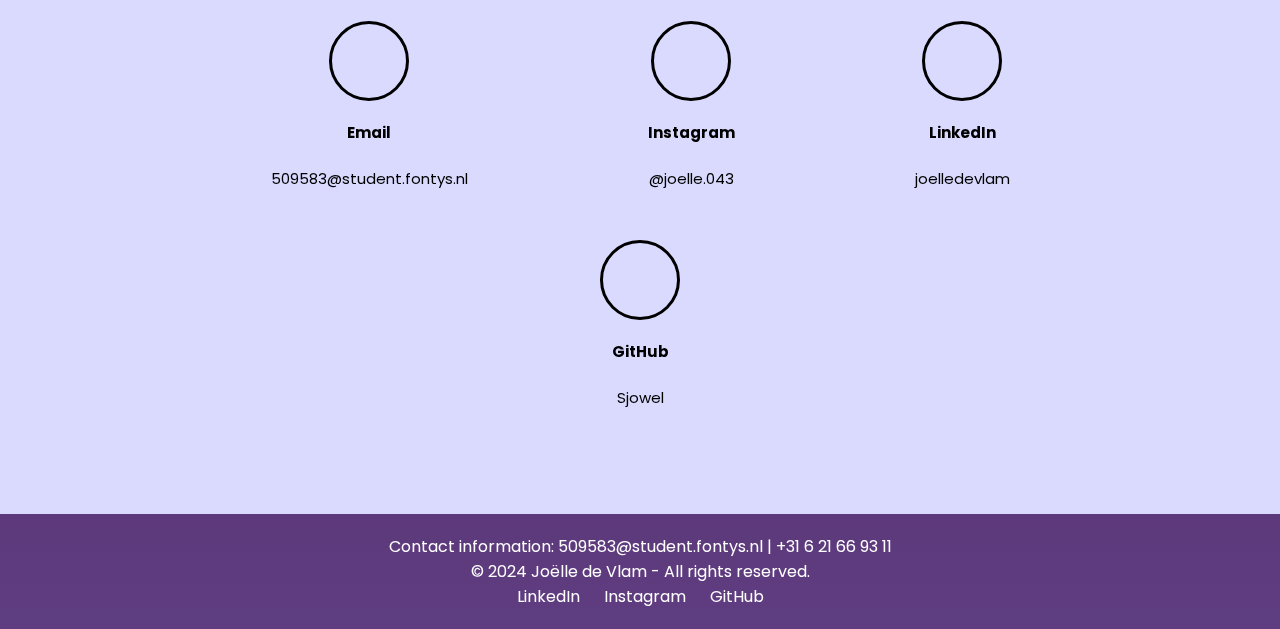
==== commit 8966907c: "Deleted Projects in index.html and added info in LO 4." ====
--- a/index.html
+++ b/index.html
@@ -10,6 +10,7 @@
         integrity="sha512-DTOQO9RWCH3ppGqcWaEA1BIZOC6xxalwEsw9c2QQeAIftl+Vegovlnee1c9QX4TctnWMn13TZye+giMm8e2LwA=="
         crossorigin="anonymous" referrerpolicy="no-referrer" />
         <link rel="icon" href="images/LogoIcoon4.png" type="image/png">
+        <script src="js/scripts.js" defer></script>
 </head>
 
 <body>
@@ -94,37 +95,6 @@
         </div>
     </div>
 
-    <div class="About" id="Projects">
-        <h2> Projects</h2>
-        <P> These are all the projects I worked on together with a group or alone.<br><br><br></P>
-
-        <div class="outcomes-wrapper">
-            <a href="project1.html" class="outcome-link">
-                <div class="outcome-container" id="project1">
-                    <h3>Project 1: Branding</h3>
-                </div>
-            </a>
-
-            <a href="project2.html" class="outcome-link">
-                <div class="outcome-container" id="project2">
-                    <h3>Project 2: Media Campaign</h3>
-                </div>
-            </a>
-
-            <a href="project3.html" class="outcome-link">
-                <div class="outcome-container" id="project3">
-                    <h3>Project 3: Development</h3>
-                </div>
-            </a>
-
-            <a href="projectx.html" class="outcome-link">
-                <div class="outcome-container" id="projectx">
-                    <h3>Project X</h3>
-                </div>
-            </a>
-        </div>
-    </div>
-
 
     <div class="About" id="Contact">
         <h2>Contact</h2>
@@ -149,7 +119,7 @@
                 <div class="icon-text"><strong>LinkedIn</strong><br><br><a href="https://www.linkedin.com/in/joëlle-de-vlam-989845303/" target="_blank">joelledevlam</a></div>
             </div>
             <div class="icon-container">
-                <a href="tel:+31621669311">
+                <a href="https://github.com/Sjowel" target="_blank">
                 <span><i class="fa-brands fa-github fa-2x"></i></span>
                 </a>
                 <div class="icon-text"><strong>GitHub</strong><br><br><a href="https://github.com/Sjowel" target="_blank">Sjowel</a></div>
@@ -159,7 +129,6 @@
 
 
     <a href="#" id="scrollToTopButton" title="Naar Boven">&#8679;</a>
-    <script src="js/scripts.js"></script>
     <footer>
         <div class="footer-content">
           <p>Contact information: 509583@student.fontys.nl | +31 6 21 66 93 11</p>
--- a/css/styles.css
+++ b/css/styles.css
@@ -22,7 +22,7 @@
     width: 100%;
     padding: 10px 25px;
     display: flex;
-    justify-content: space-between;
+    justify-content : space-between;
     align-items: center;
     z-index: 10000;
     background: rgba(92, 54, 117, 0.5);
